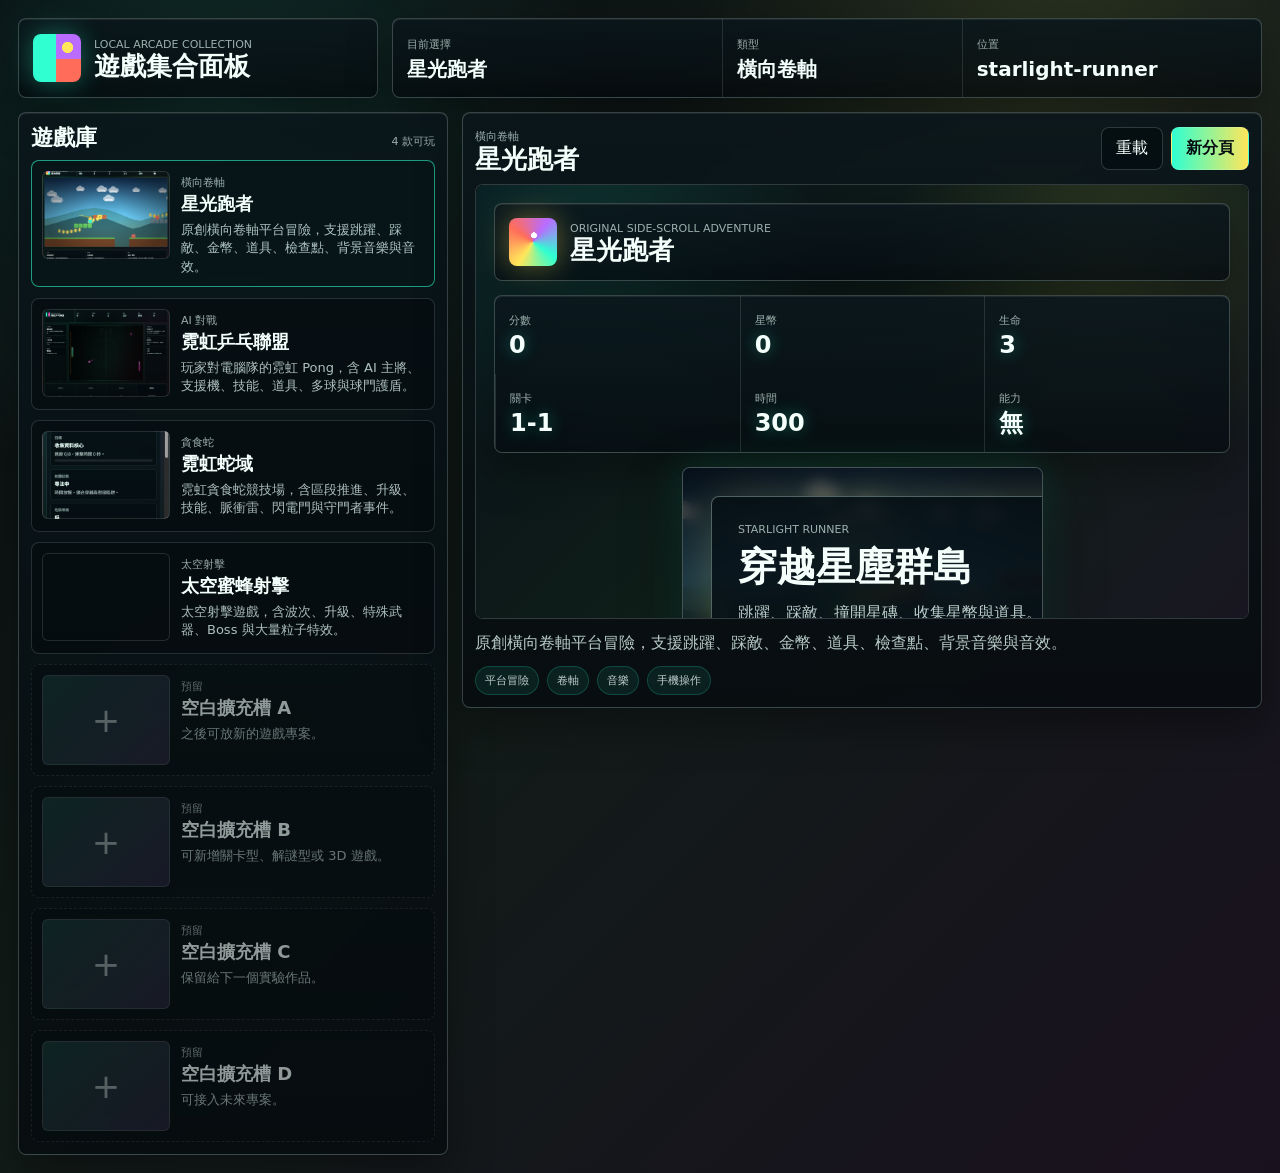
==== game-collection/index.html @ b5780bd4 "Prepare arcade game hub for Cloudflare Pages" ====
<!doctype html>
<html lang="zh-Hant">
  <head>
    <meta charset="UTF-8" />
    <meta name="viewport" content="width=device-width, initial-scale=1.0" />
    <title>遊戲集合面板 Game Hub</title>
    <meta name="theme-color" content="#090d10" />
    <link rel="icon" href='data:image/svg+xml,%3Csvg xmlns="http://www.w3.org/2000/svg" viewBox="0 0 64 64"%3E%3Crect width="64" height="64" rx="12" fill="%23090d10"/%3E%3Crect x="10" y="12" width="18" height="18" rx="5" fill="%232fffd1"/%3E%3Crect x="36" y="12" width="18" height="18" rx="5" fill="%23ffe65a"/%3E%3Crect x="10" y="36" width="18" height="18" rx="5" fill="%23ff6d5a"/%3E%3Crect x="36" y="36" width="18" height="18" rx="5" fill="%23b96cff"/%3E%3C/svg%3E' />
    <link rel="stylesheet" href="./styles.css" />
  </head>
  <body>
    <main class="hub-shell">
      <header class="topbar">
        <section class="brand">
          <span class="brand-mark"></span>
          <div>
            <p>LOCAL ARCADE COLLECTION</p>
            <h1>遊戲集合面板</h1>
          </div>
        </section>
        <section class="statusbar" aria-label="目前遊戲">
          <div><span>目前選擇</span><strong id="currentTitle">星光跑者</strong></div>
          <div><span>類型</span><strong id="currentGenre">橫向卷軸</strong></div>
          <div><span>位置</span><strong id="currentPath">starlight-runner</strong></div>
        </section>
      </header>

      <section class="layout">
        <aside class="library" aria-label="遊戲清單">
          <div class="library-head">
            <h2>遊戲庫</h2>
            <span id="gameCount">4 款可玩</span>
          </div>
          <div class="game-grid" id="gameGrid"></div>
        </aside>

        <section class="player-panel" aria-label="遊戲播放器">
          <div class="player-toolbar">
            <div>
              <span id="playerEyebrow">READY</span>
              <h2 id="playerTitle">星光跑者</h2>
            </div>
            <div class="toolbar-actions">
              <button id="reloadButton" type="button">重載</button>
              <a id="openButton" href="../starlight-runner/index.html" target="_blank" rel="noreferrer">新分頁</a>
            </div>
          </div>
          <div class="frame-wrap">
            <iframe id="gameFrame" src="../starlight-runner/index.html" title="目前遊戲"></iframe>
          </div>
          <div class="player-meta">
            <p id="playerDescription">原創橫向卷軸平台冒險，支援跳躍、踩敵、金幣、道具、檢查點與背景音樂。</p>
            <div class="tag-row" id="tagRow"></div>
          </div>
        </section>
      </section>
    </main>

    <script src="./launcher.js"></script>
  </body>
</html>
---- game-collection/styles.css ----
:root {
  color-scheme: dark;
  font-family: Inter, "Noto Sans TC", "Microsoft JhengHei", system-ui, sans-serif;
  --bg: #090d10;
  --panel: rgba(9, 18, 22, 0.86);
  --line: rgba(225, 255, 248, 0.22);
  --cyan: #2fffd1;
  --yellow: #ffe65a;
  --coral: #ff6d5a;
  --violet: #b96cff;
  --blue: #57a8ff;
  color: #f2fffb;
  background: var(--bg);
}

* {
  box-sizing: border-box;
}

html,
body {
  margin: 0;
  min-height: 100%;
  overflow-x: hidden;
}

body {
  background:
    radial-gradient(circle at 16% 10%, rgba(47, 255, 209, 0.12), transparent 26%),
    radial-gradient(circle at 82% 6%, rgba(255, 230, 90, 0.11), transparent 24%),
    linear-gradient(135deg, #090d10 0%, #111c18 45%, #1a111f 100%);
}

button,
a {
  color: inherit;
  font: inherit;
}

button {
  border: 0;
  cursor: pointer;
}

a {
  text-decoration: none;
}

.hub-shell {
  min-height: 100vh;
  padding: 18px;
  display: grid;
  gap: 14px;
}

.topbar {
  display: grid;
  grid-template-columns: minmax(260px, 360px) 1fr;
  gap: 14px;
}

.brand,
.statusbar,
.library,
.player-panel {
  border: 1px solid var(--line);
  border-radius: 8px;
  background: linear-gradient(180deg, rgba(10, 22, 27, 0.9), rgba(5, 10, 13, 0.74));
  box-shadow: 0 18px 44px rgba(0, 0, 0, 0.36), inset 0 1px 0 rgba(255, 255, 255, 0.08);
  backdrop-filter: blur(12px);
}

.brand {
  min-height: 78px;
  padding: 14px;
  display: flex;
  align-items: center;
  gap: 13px;
}

.brand-mark {
  width: 48px;
  height: 48px;
  border-radius: 8px;
  background:
    linear-gradient(90deg, var(--cyan) 0 48%, transparent 49%),
    linear-gradient(0deg, var(--coral) 0 48%, transparent 49%),
    radial-gradient(circle at 72% 28%, var(--yellow) 0 11%, var(--violet) 12% 100%);
  box-shadow: 0 0 26px rgba(47, 255, 209, 0.35);
}

.brand p,
.statusbar span,
.library-head span,
.game-card span,
.player-toolbar span,
.tag-row span {
  margin: 0;
  text-transform: uppercase;
  letter-spacing: 0;
  color: rgba(232, 255, 249, 0.66);
  font-size: 11px;
}

.brand h1,
.library h2,
.player-toolbar h2 {
  margin: 2px 0 0;
  line-height: 1;
}

.brand h1 {
  font-size: 26px;
}

.statusbar {
  display: grid;
  grid-template-columns: 1.1fr 0.8fr 1fr;
  overflow: hidden;
}

.statusbar div {
  min-height: 78px;
  padding: 13px 14px;
  display: grid;
  align-content: center;
  gap: 6px;
  border-left: 1px solid rgba(225, 255, 248, 0.12);
}

.statusbar div:first-child {
  border-left: 0;
}

.statusbar strong {
  font-size: 20px;
  line-height: 1.1;
}

.layout {
  display: grid;
  grid-template-columns: minmax(310px, 430px) minmax(520px, 1fr);
  gap: 14px;
  align-items: start;
}

.library {
  padding: 12px;
  display: grid;
  gap: 12px;
}

.library-head {
  display: flex;
  justify-content: space-between;
  align-items: end;
  gap: 10px;
}

.library h2 {
  font-size: 22px;
}

.game-grid {
  display: grid;
  grid-template-columns: 1fr;
  gap: 10px;
}

.game-card {
  min-height: 112px;
  padding: 10px;
  border-radius: 8px;
  border: 1px solid rgba(225, 255, 248, 0.14);
  background: rgba(5, 12, 15, 0.62);
  display: grid;
  grid-template-columns: 128px 1fr;
  gap: 11px;
  text-align: left;
  transition: transform 140ms ease, border-color 140ms ease, background 140ms ease;
}

.game-card:not(.empty):hover,
.game-card.active {
  transform: translateY(-1px);
  border-color: rgba(47, 255, 209, 0.58);
  background: rgba(8, 22, 25, 0.82);
}

.game-card.empty {
  cursor: default;
  opacity: 0.58;
  border-style: dashed;
}

.thumb {
  border-radius: 6px;
  min-height: 88px;
  background-position: center;
  background-size: cover;
  border: 1px solid rgba(255, 255, 255, 0.12);
}

.thumb.empty-thumb {
  display: grid;
  place-items: center;
  background:
    linear-gradient(135deg, rgba(47, 255, 209, 0.12), rgba(185, 108, 255, 0.12)),
    rgba(255, 255, 255, 0.04);
}

.thumb.empty-thumb::before {
  content: "+";
  font-size: 34px;
  color: rgba(242, 255, 251, 0.54);
}

.game-card h3 {
  margin: 4px 0 6px;
  font-size: 18px;
  line-height: 1.15;
}

.game-card p {
  margin: 0;
  color: rgba(232, 255, 249, 0.74);
  font-size: 13px;
  line-height: 1.42;
}

.player-panel {
  min-width: 0;
  padding: 12px;
  display: grid;
  gap: 12px;
}

.player-toolbar {
  display: flex;
  justify-content: space-between;
  align-items: center;
  gap: 12px;
}

.player-toolbar h2 {
  font-size: 26px;
}

.toolbar-actions {
  display: flex;
  gap: 8px;
  flex-wrap: wrap;
  justify-content: flex-end;
}

.toolbar-actions button,
.toolbar-actions a {
  min-height: 40px;
  border-radius: 8px;
  padding: 10px 14px;
  display: inline-grid;
  place-items: center;
  background: rgba(4, 12, 16, 0.72);
  border: 1px solid rgba(225, 255, 248, 0.18);
}

.toolbar-actions a {
  background: linear-gradient(90deg, var(--cyan), var(--yellow));
  color: #081014;
  font-weight: 900;
}

.frame-wrap {
  width: 100%;
  aspect-ratio: 16 / 9;
  border-radius: 8px;
  overflow: hidden;
  border: 1px solid rgba(225, 255, 248, 0.2);
  background: #05090c;
}

iframe {
  width: 100%;
  height: 100%;
  border: 0;
  display: block;
  background: #05090c;
}

.player-meta {
  display: grid;
  gap: 10px;
}

.player-meta p {
  margin: 0;
  color: rgba(232, 255, 249, 0.78);
  line-height: 1.55;
}

.tag-row {
  display: flex;
  gap: 8px;
  flex-wrap: wrap;
}

.tag-row span {
  padding: 6px 9px;
  border-radius: 999px;
  background: rgba(47, 255, 209, 0.08);
  border: 1px solid rgba(47, 255, 209, 0.18);
  color: rgba(242, 255, 251, 0.78);
}

@media (max-width: 1100px) {
  .topbar,
  .layout {
    grid-template-columns: 1fr;
  }

  .game-grid {
    grid-template-columns: repeat(2, minmax(0, 1fr));
  }
}

@media (max-width: 720px) {
  .hub-shell {
    padding: 10px;
  }

  .statusbar {
    grid-template-columns: 1fr;
  }

  .statusbar div {
    min-height: 58px;
    border-left: 0;
    border-top: 1px solid rgba(225, 255, 248, 0.12);
  }

  .statusbar div:first-child {
    border-top: 0;
  }

  .game-grid,
  .game-card {
    grid-template-columns: 1fr;
  }

  .thumb {
    min-height: 132px;
  }

  .player-toolbar {
    align-items: stretch;
    flex-direction: column;
  }

  .toolbar-actions {
    justify-content: stretch;
  }

  .toolbar-actions button,
  .toolbar-actions a {
    flex: 1;
  }
}
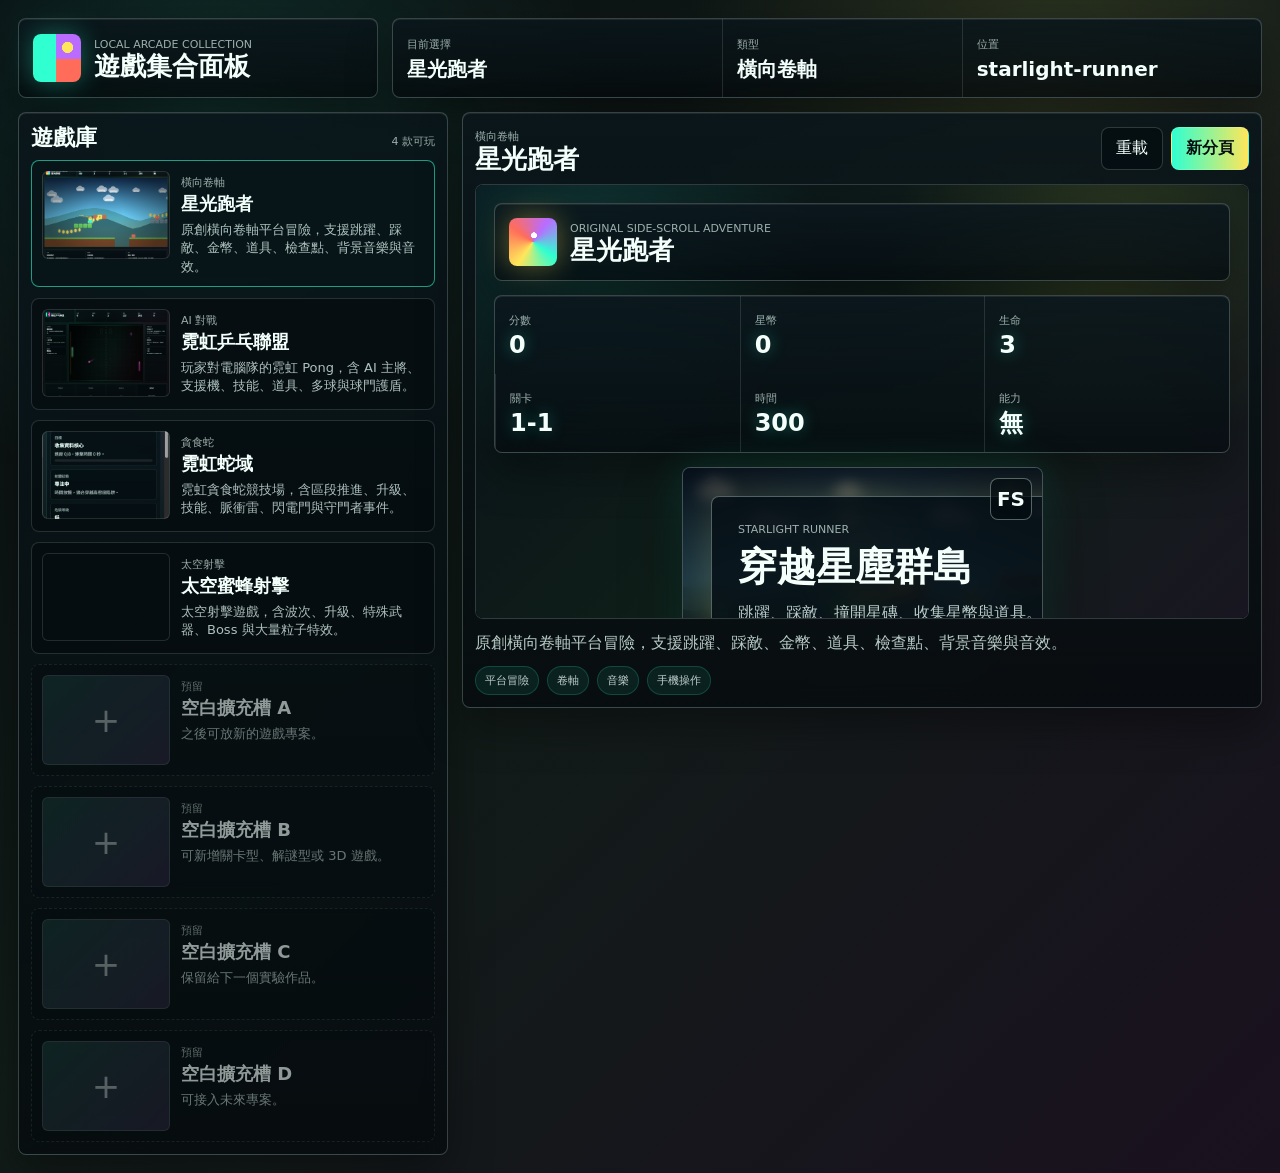
==== commit 2ea74e65: "Fix fullscreen fallback on mobile" ====
--- a/game-collection/index.html
+++ b/game-collection/index.html
@@ -46,7 +46,7 @@
             </div>
           </div>
           <div class="frame-wrap">
-            <iframe id="gameFrame" src="../starlight-runner/index.html" title="目前遊戲"></iframe>
+            <iframe id="gameFrame" src="../starlight-runner/index.html" title="目前遊戲" allow="fullscreen" allowfullscreen></iframe>
           </div>
           <div class="player-meta">
             <p id="playerDescription">原創橫向卷軸平台冒險，支援跳躍、踩敵、金幣、道具、檢查點與背景音樂。</p>
--- a/game-collection/styles.css
+++ b/game-collection/styles.css
@@ -325,35 +325,91 @@
 
 @media (max-width: 720px) {
   .hub-shell {
+    min-height: 100dvh;
+    padding: 8px;
+    gap: 8px;
+  }
+
+  .topbar {
+    gap: 8px;
+  }
+
+  .brand {
+    min-height: 58px;
     padding: 10px;
   }
 
+  .brand-mark {
+    width: 38px;
+    height: 38px;
+  }
+
+  .brand h1 {
+    font-size: 20px;
+  }
+
   .statusbar {
-    grid-template-columns: 1fr;
+    grid-template-columns: repeat(3, minmax(0, 1fr));
   }
 
   .statusbar div {
-    min-height: 58px;
+    min-height: 48px;
+    padding: 8px;
+    border-top: 0;
+    border-left: 1px solid rgba(225, 255, 248, 0.12);
+    overflow: hidden;
+  }
+
+  .statusbar div:first-child {
     border-left: 0;
-    border-top: 1px solid rgba(225, 255, 248, 0.12);
-  }
-
-  .statusbar div:first-child {
-    border-top: 0;
-  }
-
-  .game-grid,
+  }
+
+  .statusbar strong {
+    font-size: 14px;
+    overflow: hidden;
+    text-overflow: ellipsis;
+    white-space: nowrap;
+  }
+
   .game-card {
-    grid-template-columns: 1fr;
+    grid-template-columns: 78px minmax(0, 1fr);
+    min-height: 82px;
+    padding: 8px;
+    gap: 8px;
   }
 
   .thumb {
-    min-height: 132px;
+    min-height: 64px;
+  }
+
+  .game-card h3 {
+    margin: 2px 0 4px;
+    font-size: 15px;
+  }
+
+  .game-card p,
+  .player-meta p {
+    display: none;
+  }
+
+  .player-panel {
+    order: -1;
+    padding: 10px;
+    gap: 8px;
   }
 
   .player-toolbar {
     align-items: stretch;
     flex-direction: column;
+    gap: 8px;
+  }
+
+  .player-toolbar h2 {
+    font-size: 21px;
+  }
+
+  .frame-wrap {
+    display: none;
   }
 
   .toolbar-actions {
@@ -364,4 +420,9 @@
   .toolbar-actions a {
     flex: 1;
   }
-}
+
+  .tag-row span {
+    padding: 5px 8px;
+    font-size: 10px;
+  }
+}
